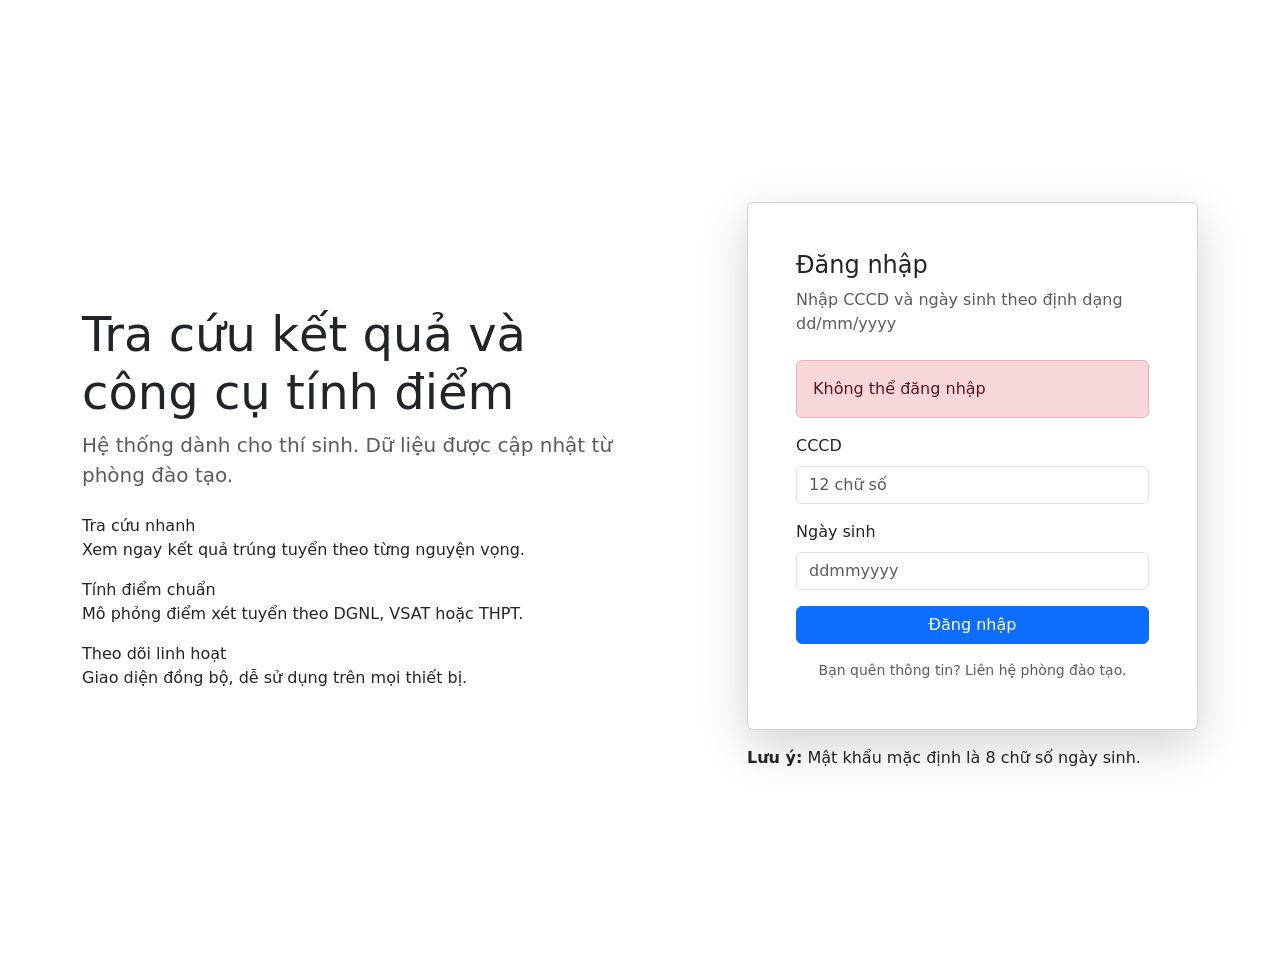
==== web/project/src/main/resources/templates/index.html @ 6e1fcc5f "ThymeLeaf migration" ====
<!DOCTYPE html>
<html lang="vi" xmlns:th="http://www.thymeleaf.org">
<head>
  <meta charset="UTF-8">
  <meta name="viewport" content="width=device-width, initial-scale=1">
  <title>Tuyển sinh 2026 | Đăng nhập</title>
  <link rel="preconnect" href="https://fonts.googleapis.com">
  <link rel="preconnect" href="https://fonts.gstatic.com" crossorigin>
  <link href="https://fonts.googleapis.com/css2?family=Plus+Jakarta+Sans:wght@400;500;600;700&display=swap" rel="stylesheet">
  <link href="https://cdn.jsdelivr.net/npm/bootstrap@5.3.3/dist/css/bootstrap.min.css" rel="stylesheet">
  <link rel="stylesheet" th:href="@{/Style/base.css}">
  <link rel="stylesheet" th:href="@{/Style/theme.css}">
  <link rel="stylesheet" th:href="@{/Style/components.css}">
  <link rel="stylesheet" th:href="@{/Style/pages.css}">
</head>
<body class="app-body" data-theme="sky">
  <div class="bg-orb orb-1" aria-hidden="true"></div>
  <div class="bg-orb orb-2" aria-hidden="true"></div>
  <div class="bg-grid" aria-hidden="true"></div>
  <main class="app-main">
    <section class="auth-section">
      <div class="container py-5">
        <div class="row align-items-center min-vh-100 gy-4">
          <div class="col-lg-6">
            <div class="auth-intro">
              <span class="badge badge-soft">Tuyển sinh 2026</span>
              <h1 class="display-5 mt-3">Tra cứu kết quả và công cụ tính điểm</h1>
              <p class="lead text-muted">Hệ thống dành cho thí sinh. Dữ liệu được cập nhật từ phòng đào tạo.</p>
              <div class="feature-grid mt-4">
                <div class="feature-card">
                  <div class="feature-title">Tra cứu nhanh</div>
                  <p class="feature-text">Xem ngay kết quả trúng tuyển theo từng nguyện vọng.</p>
                </div>
                <div class="feature-card">
                  <div class="feature-title">Tính điểm chuẩn</div>
                  <p class="feature-text">Mô phỏng điểm xét tuyển theo DGNL, VSAT hoặc THPT.</p>
                </div>
                <div class="feature-card">
                  <div class="feature-title">Theo dõi linh hoạt</div>
                  <p class="feature-text">Giao diện đồng bộ, dễ sử dụng trên mọi thiết bị.</p>
                </div>
              </div>
            </div>
          </div>
          <div class="col-lg-5 offset-lg-1">
            <div class="card auth-card shadow-lg">
              <div class="card-body p-4 p-lg-5">
                <h2 class="h4 mb-2">Đăng nhập</h2>
                <p class="text-muted mb-4">Nhập CCCD và ngày sinh theo định dạng dd/mm/yyyy</p>
                <div class="app-alert alert alert-danger" th:if="${error}">
                  <div class="alert-title">Không thể đăng nhập</div>
                  <div th:text="${error}"></div>
                </div>
                <form id="loginForm" class="vstack gap-3" th:action="@{/login}" method="post" novalidate>
                  <div class="form-field">
                    <label class="form-label" for="cccd">CCCD</label>
                    <input class="form-control" id="cccd" name="cccd" type="text" inputmode="numeric" placeholder="12 chữ số" maxlength="12" autocomplete="username" required th:value="${cccd}">
                  </div>
                  <div class="form-field">
                    <label class="form-label" for="dob">Ngày sinh</label>
                    <input class="form-control" id="dob" name="dob" type="password" inputmode="numeric" placeholder="ddmmyyyy" maxlength="8" autocomplete="current-password" required>
                  </div>
                  <button class="btn btn-primary w-100" type="submit" id="loginSubmit">
                    <span class="btn-label">Đăng nhập</span>
                  </button>
                  <div class="text-center small text-muted">Bạn quên thông tin? Liên hệ phòng đào tạo.</div>
                </form>
              </div>
            </div>
            <div class="note-card mt-3">
              <strong>Lưu ý:</strong> Mật khẩu mặc định là 8 chữ số ngày sinh.
            </div>
          </div>
        </div>
      </div>
    </section>
  </main>
  <script src="https://cdn.jsdelivr.net/npm/bootstrap@5.3.3/dist/js/bootstrap.bundle.min.js"></script>
</body>
</html>
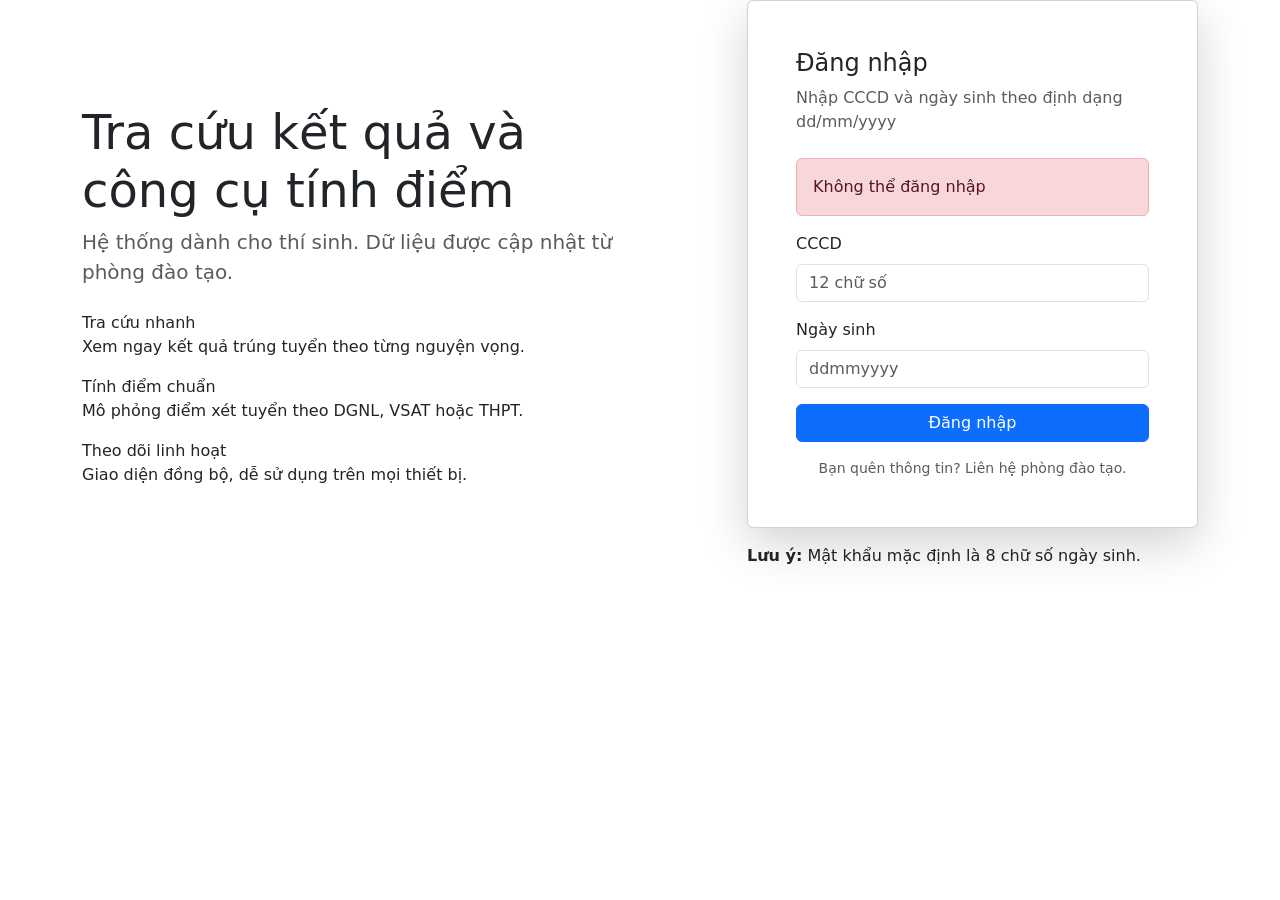
==== commit be9a0b69: "Update UI margin" ====
--- a/web/project/src/main/resources/templates/index.html
+++ b/web/project/src/main/resources/templates/index.html
@@ -4,6 +4,18 @@
   <meta charset="UTF-8">
   <meta name="viewport" content="width=device-width, initial-scale=1">
   <title>Tuyển sinh 2026 | Đăng nhập</title>
+  <script>
+    (function () {
+      try {
+        var theme = localStorage.getItem("theme");
+        if (theme) {
+          document.documentElement.dataset.theme = theme;
+        }
+      } catch (e) {
+        // ignore
+      }
+    })();
+  </script>
   <link rel="preconnect" href="https://fonts.googleapis.com">
   <link rel="preconnect" href="https://fonts.gstatic.com" crossorigin>
   <link href="https://fonts.googleapis.com/css2?family=Plus+Jakarta+Sans:wght@400;500;600;700&display=swap" rel="stylesheet">
@@ -13,14 +25,15 @@
   <link rel="stylesheet" th:href="@{/Style/components.css}">
   <link rel="stylesheet" th:href="@{/Style/pages.css}">
 </head>
-<body class="app-body" data-theme="sky">
+<body class="app-body auth-page" data-theme="sky">
   <div class="bg-orb orb-1" aria-hidden="true"></div>
   <div class="bg-orb orb-2" aria-hidden="true"></div>
   <div class="bg-grid" aria-hidden="true"></div>
-  <main class="app-main">
+  <header th:replace="fragments/nav :: nav(true)"></header>
+  <main class="app-main app-main--auth">
     <section class="auth-section">
-      <div class="container py-5">
-        <div class="row align-items-center min-vh-100 gy-4">
+      <div class="container pt-0">
+        <div class="row align-items-center gy-4">
           <div class="col-lg-6">
             <div class="auth-intro">
               <span class="badge badge-soft">Tuyển sinh 2026</span>
@@ -76,5 +89,6 @@
     </section>
   </main>
   <script src="https://cdn.jsdelivr.net/npm/bootstrap@5.3.3/dist/js/bootstrap.bundle.min.js"></script>
+  <script type="module" th:src="@{/Scripts/main.js}"></script>
 </body>
 </html>
